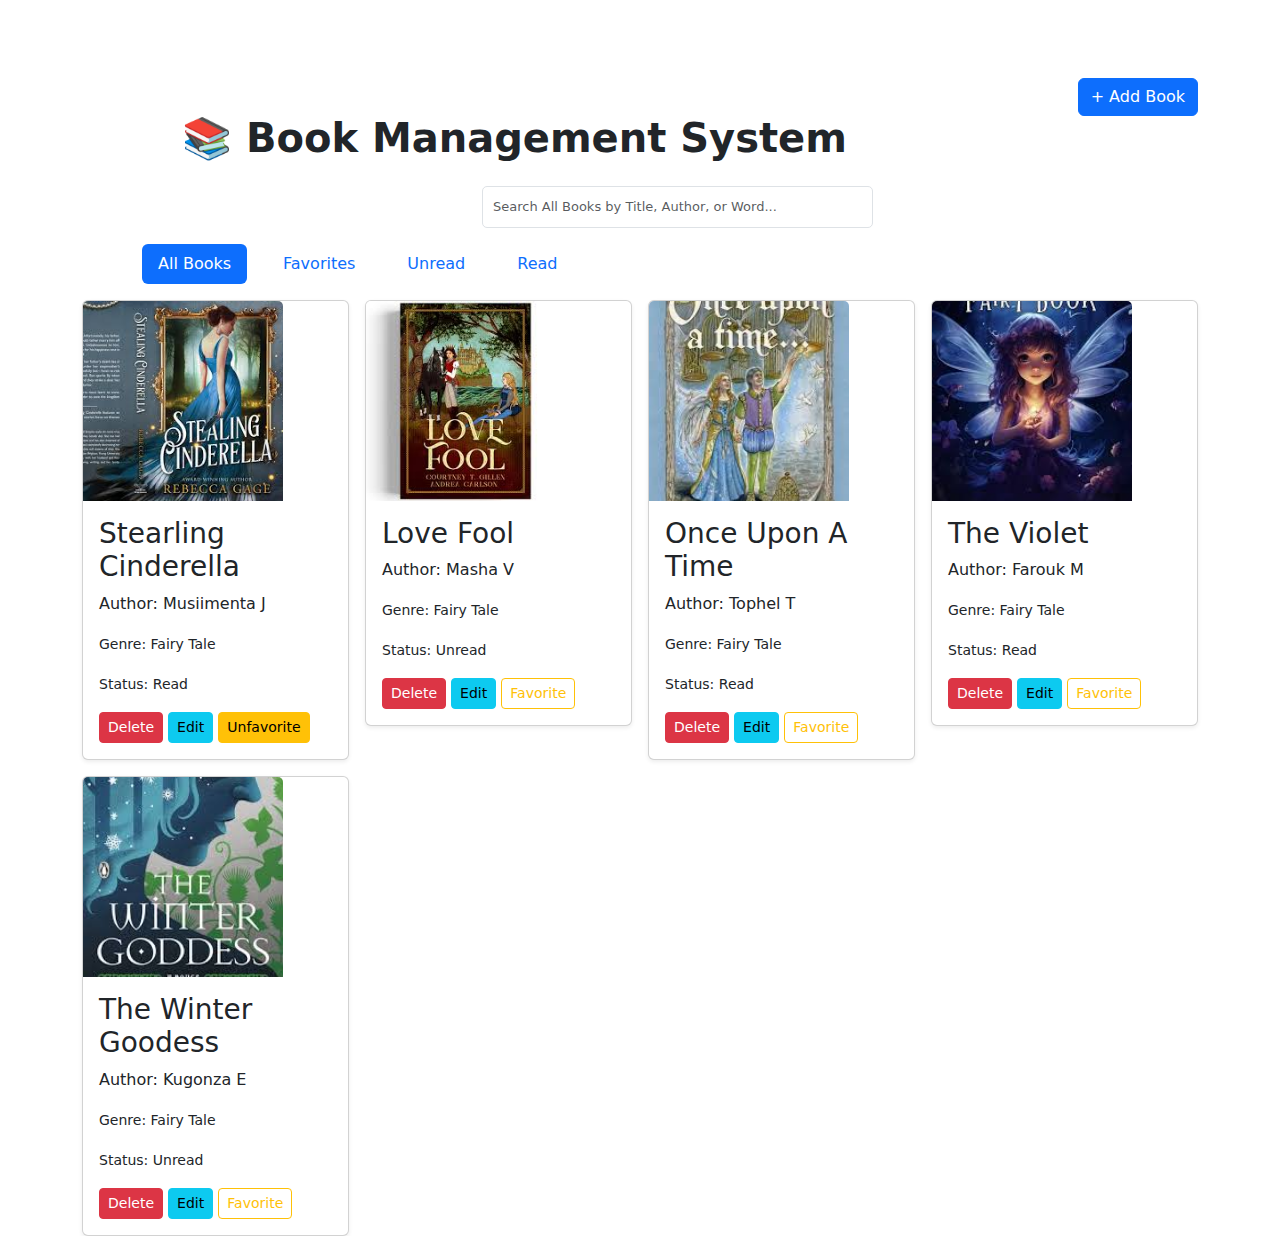
==== PROJECT.JS/index.html @ 8d159582 "project work" ====
<!DOCTYPE html>
<html lang="en">
<head>
    <meta charset="UTF-8">
    <meta name="viewport" content="width=device-width, initial-scale=1.0">
    <title>Book Management App</title>
    <link rel="stylesheet" href="https://cdnjs.cloudflare.com/ajax/libs/bootstrap/5.3.0/css/bootstrap.min.css">
    <link rel="stylesheet" href="./index.css">
</head>
<body>
    <div class="container mt-4">
        <div class="d-flex justify-content-between align-items-center mb-3">
            <h2 class="statement">📚 Book Management System</h2>
            <button class="btn btn-primary">+ Add Book</button>
        </div>

        <!-- Search bar -->
        <input 
            type="text" 
            class="form-control mb-3 searchbar" 
            placeholder="Search All Books by Title, Author, or Word..." 
            onkeyup="searchBooks(this)">

        <!-- Navigation -->
        <div class="nav-box mb-3">
            <nav>
                <ul class="nav nav-pills">
                    <li class="nav-item"><a href="#AllBooks" class="nav-link active">All Books</a></li>
                    <li class="nav-item"><a href="#Favorites" class="nav-link">Favorites</a></li>
                    <li class="nav-item"><a href="#Unread" class="nav-link">Unread</a></li>
                    <li class="nav-item"><a href="#Read" class="nav-link">Read</a></li>
                </ul>
            </nav>
        </div>

        <!-- Book list -->
        <div id="book-list" class="row g-3">
            <!-- Dynamically generated book cards will appear here -->
        </div>
    </div>

    <!-- Delete Modal -->
    <div id="deleteModal" class="modal" tabindex="-1" role="dialog" style="display: none;">
        <div class="modal-dialog" role="document">
            <div class="modal-content">
                <div class="modal-header">
                    <h5 class="modal-title">Confirm Delete</h5>
                    <button id="closeDeleteModal" type="button" class="close" aria-label="Close">
                        <span aria-hidden="true">&times;</span>
                    </button>
                </div>
                <div class="modal-body">
                    <p>Are you sure you want to delete this book?</p>
                </div>
                <div class="modal-footer">
                    <button id="cancelDeleteBtn" type="button" class="btn btn-secondary">Cancel</button>
                    <button id="confirmDeleteBtn" type="button" class="btn btn-danger">Confirm</button>
                </div>
            </div>
        </div>
    </div>

    <!-- Edit Modal -->
    <div id="editModal" class="modal" tabindex="-1" role="dialog" style="display: none;">
        <div class="modal-dialog" role="document">
            <div class="modal-content">
                <div class="modal-header">
                    <h5 class="modal-title">Edit Book</h5>
                    <button id="closeEditModal" type="button" class="close" aria-label="Close">
                        <span aria-hidden="true">&times;</span>
                    </button>
                </div>
                <div class="modal-body">
                    <p>Make your edits below:</p>
                    <input type="text" id="editTitle" class="form-control mb-2" placeholder="Book Title">
                    <input type="text" id="editAuthor" class="form-control mb-2" placeholder="Author Name">
                </div>
                <div class="modal-footer">
                    <button id="cancelEditBtn" type="button" class="btn btn-secondary">Cancel</button>
                    <button id="saveChangesBtn" type="button" class="btn btn-primary">Save Changes</button>
                </div>
            </div>
        </div>
    </div>

    <!-- Bootstrap and Custom Scripts -->
    <script src="https://cdnjs.cloudflare.com/ajax/libs/bootstrap/5.3.0/js/bootstrap.min.js"></script>
    <script src="./index.js"></script>
</body>
</html>
---- PROJECT.JS/index.css ----
.button {
    background-color:rgb(10, 87, 10) ;
    font-weight: bold;
    font-style: normal;
    margin-left: 1000px ;
    border-radius: 40px;
    padding: 5px 10px;
    color: white;
    font-size: medium;
    
}
.searchbar {
    margin-left: 400px;
    width: 35%;
    padding: 10px;  
    font-size: 13px;
    border-radius: 5px;
    
    
}
.statement{
    margin-left: 100px;
    font-size: 40px;
    font-weight: bold;
    margin-top: 90px;
}

nav a:hover{
   
    color: red;
}
nav ul {
    list-style-type: none; ;
    display: flex;
    margin-left: 60px;}

    nav ul li {
    margin-right: 20px; }

    nav ul li a.active:hover{
        color: red;
    }

 nav ul li a.active{
    color: royalblue;
 }

    nav ul li a {
        color: rgb(10, 87, 10);
        text-decoration: none;
        padding: 0px 5px;
        font-size: 16px;
    }
    .book-card img {
        height: 200px;
        object-fit: cover;
        width: 200px;
    }
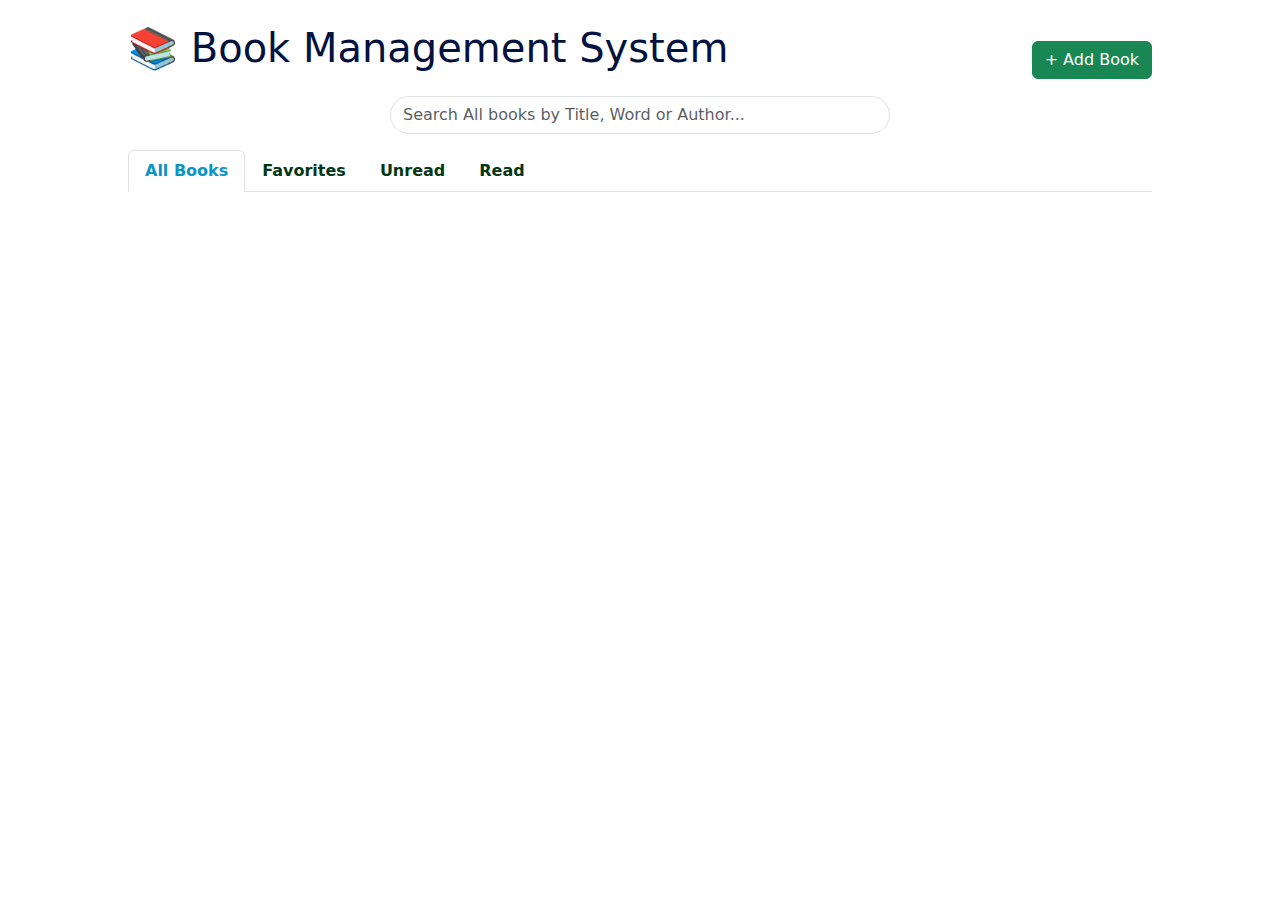
==== commit 898e588b: "project work" ====
--- a/PROJECT.JS/index.html
+++ b/PROJECT.JS/index.html
@@ -1,90 +1,96 @@
 <!DOCTYPE html>
 <html lang="en">
 <head>
-    <meta charset="UTF-8">
-    <meta name="viewport" content="width=device-width, initial-scale=1.0">
-    <title>Book Management App</title>
-    <link rel="stylesheet" href="https://cdnjs.cloudflare.com/ajax/libs/bootstrap/5.3.0/css/bootstrap.min.css">
-    <link rel="stylesheet" href="./index.css">
+  <meta charset="UTF-8">
+  <meta name="viewport" content="width=device-width, initial-scale=1.0">
+  <title>Book Management</title>
+  <link rel="stylesheet" href="https://cdn.jsdelivr.net/npm/bootstrap@5.3.0/dist/css/bootstrap.min.css">
+  <link rel="stylesheet" href="index.css">
 </head>
 <body>
-    <div class="container mt-4">
-        <div class="d-flex justify-content-between align-items-center mb-3">
-            <h2 class="statement">📚 Book Management System</h2>
-            <button class="btn btn-primary">+ Add Book</button>
-        </div>
-
-        <!-- Search bar -->
-        <input 
-            type="text" 
-            class="form-control mb-3 searchbar" 
-            placeholder="Search All Books by Title, Author, or Word..." 
-            onkeyup="searchBooks(this)">
-
-        <!-- Navigation -->
-        <div class="nav-box mb-3">
-            <nav>
-                <ul class="nav nav-pills">
-                    <li class="nav-item"><a href="#AllBooks" class="nav-link active">All Books</a></li>
-                    <li class="nav-item"><a href="#Favorites" class="nav-link">Favorites</a></li>
-                    <li class="nav-item"><a href="#Unread" class="nav-link">Unread</a></li>
-                    <li class="nav-item"><a href="#Read" class="nav-link">Read</a></li>
-                </ul>
-            </nav>
-        </div>
-
-        <!-- Book list -->
-        <div id="book-list" class="row g-3">
-            <!-- Dynamically generated book cards will appear here -->
-        </div>
+  <div class="book-container mt-4">
+    <div class="d-flex justify-content-between align-items-center mb-3">
+      <h1 class="text-center">📚 Book Management System</h1>
+      <!-- Add Book Button-->
+      <button class="btn btn-success mt-3" data-bs-toggle="modal" data-bs-target="#addBookModal">+ Add Book</button>
     </div>
 
-    <!-- Delete Modal -->
-    <div id="deleteModal" class="modal" tabindex="-1" role="dialog" style="display: none;">
-        <div class="modal-dialog" role="document">
-            <div class="modal-content">
-                <div class="modal-header">
-                    <h5 class="modal-title">Confirm Delete</h5>
-                    <button id="closeDeleteModal" type="button" class="close" aria-label="Close">
-                        <span aria-hidden="true">&times;</span>
-                    </button>
-                </div>
-                <div class="modal-body">
-                    <p>Are you sure you want to delete this book?</p>
-                </div>
-                <div class="modal-footer">
-                    <button id="cancelDeleteBtn" type="button" class="btn btn-secondary">Cancel</button>
-                    <button id="confirmDeleteBtn" type="button" class="btn btn-danger">Confirm</button>
-                </div>
-            </div>
-        </div>
+    <!-- Search Input -->
+    <input 
+      type="text" 
+      class="form-control mb-3 search-input" 
+      placeholder="Search All books by Title, Word or Author..." 
+      onkeyup="searchBooks(this)">
+
+    <!-- Book Categories -->
+    <ul class="nav nav-tabs" id="bookTabs">
+      <li><a class="nav-link active" data-bs-toggle="tab" href="#allBooks">All Books</a></li>
+      <li><a class="nav-link" data-bs-toggle="tab" href="#favorites">Favorites</a></li>
+      <li><a class="nav-link" data-bs-toggle="tab" href="#unread">Unread</a></li>
+      <li><a class="nav-link" data-bs-toggle="tab" href="#read">Read</a></li>
+    </ul>
+
+    <!-- Tab Content -->
+    <div class="tab-content mt-3">
+      <div id="allBooks" class="tab-pane fade show active">
+          <div class="row" id="bookList"></div>
+      </div>
+      <div id="favorites" class="tab-pane fade">
+          <div class="row" id="favoriteList"></div>
+      </div>
+      <div id="unread" class="tab-pane fade">
+          <div class="row" id="unreadList"></div>
+      </div>
+      <div id="read" class="tab-pane fade">
+          <div class="row" id="readList"></div>
+      </div>
     </div>
 
-    <!-- Edit Modal -->
-    <div id="editModal" class="modal" tabindex="-1" role="dialog" style="display: none;">
-        <div class="modal-dialog" role="document">
-            <div class="modal-content">
-                <div class="modal-header">
-                    <h5 class="modal-title">Edit Book</h5>
-                    <button id="closeEditModal" type="button" class="close" aria-label="Close">
-                        <span aria-hidden="true">&times;</span>
-                    </button>
-                </div>
-                <div class="modal-body">
-                    <p>Make your edits below:</p>
-                    <input type="text" id="editTitle" class="form-control mb-2" placeholder="Book Title">
-                    <input type="text" id="editAuthor" class="form-control mb-2" placeholder="Author Name">
-                </div>
-                <div class="modal-footer">
-                    <button id="cancelEditBtn" type="button" class="btn btn-secondary">Cancel</button>
-                    <button id="saveChangesBtn" type="button" class="btn btn-primary">Save Changes</button>
-                </div>
-            </div>
-        </div>
+    <!-- Add/Edit Book Modal -->
+    <div class="modal fade" id="addBookModal" tabindex="-1" aria-labelledby="addBookModalLabel" aria-hidden="true">
+      <div class="modal-dialog">
+          <div class="modal-content">
+              <div class="modal-header">
+                  <h5 class="modal-title" id="addBookModalLabel">Add Book</h5>
+                  <button type="button" class="btn-close" data-bs-dismiss="modal" aria-label="Close"></button>
+              </div>
+              <div class="modal-body">
+                  <form id="bookForm">
+                    <input type="hidden" id="bookId">
+              
+                    <div class="mb-2">
+                          <label>Title</label>
+                          <input type="text" id="title" class="form-control" required>
+                      </div>
+                      <div class="mb-2">
+                          <label>Author</label>
+                          <input type="text" id="author" class="form-control" required>
+                      </div>
+                      <div class="mb-2">
+                          <label>Genre</label>
+                          <input type="text" id="genre" class="form-control" required>
+                      </div>
+                      <div class="mb-2">
+                          <label>Status</label>
+                          <select id="status" class="form-control">
+                              <option value="Unread">Unread</option>
+                              <option value="Read">Read</option>
+                          </select>
+                      </div>
+                      <div class="mb-2">
+                          <label>Upload Book Cover Image</label>
+                          <input type="file" id="image" class="form-control">
+                      </div>
+                      <button type="submit" class="btn btn-success">Save</button>
+                  </form>
+              </div>
+          </div>
+      </div>
     </div>
+  </div>
 
-    <!-- Bootstrap and Custom Scripts -->
-    <script src="https://cdnjs.cloudflare.com/ajax/libs/bootstrap/5.3.0/js/bootstrap.min.js"></script>
-    <script src="./index.js"></script>
+  <!-- Bootstrap JS import -->
+  <script src="https://cdn.jsdelivr.net/npm/bootstrap@5.3.0/dist/js/bootstrap.bundle.min.js"></script>
+  <script src="./index.js"></script>
 </body>
 </html>
--- a/PROJECT.JS/index.css
+++ b/PROJECT.JS/index.css
@@ -1,68 +1,45 @@
 
- .button {
-    background-color:rgb(10, 87, 10) ;
+  h1 {
+    color: #03123e;
+  }
+  
+  .container {
+    max-width: 900px;
+  }
+  
+  .nav-tabs .nav-link {
     font-weight: bold;
-    font-style: normal;
-    margin-left: 1000px ;
-    border-radius: 40px;
-    padding: 5px 10px;
-    color: white;
-    font-size: medium;
-    
-}
-.searchbar {
-    margin-left: 400px;
-    width: 35%;
-    padding: 10px;  
-    font-size: 13px;
-    border-radius: 5px;
-    
-    
-}
-.statement{
-    margin-left: 100px;
-    font-size: 40px;
+  }
+  
+  .nav-tabs .nav-link {
+    color: #033612 !important;
     font-weight: bold;
-    margin-top: 90px;
-}
-
-nav a:hover{
-   
-    color: red;
-}
-nav ul {
-    list-style-type: none; ;
-    display: flex;
-    margin-left: 60px;}
-
-    nav ul li {
-    margin-right: 20px; }
-
-    nav ul li a.active:hover{
-        color: red;
-    }
-
- nav ul li a.active{
-    color: royalblue;
- }
-
-    nav ul li a {
-        color: rgb(10, 87, 10);
-        text-decoration: none;
-        padding: 0px 5px;
-        font-size: 16px;
-    }
-    .book-card img {
-        height: 200px;
-        object-fit: cover;
-        width: 200px;
-    }
-
+  }
+  
+  .nav-tabs .nav-link.active {
+    background-color: white !important;
+    color: #0a95c6 !important; 
+  }
+  
+  .nav-tabs .nav-link:hover {
+    color:red !important;
+  }
+  
+  .card img {
+    height: 180px;
+    object-fit: cover;
+  }
+  
+  .search-input {
+    max-width: 500px;
+    margin: auto;
+    display: block;
+    border-radius: 30px;
+  }
+  
+  .book-container {
+    margin: auto;
+    width: 80%;
+  }
  
-
-
-    
-    
-
-   
   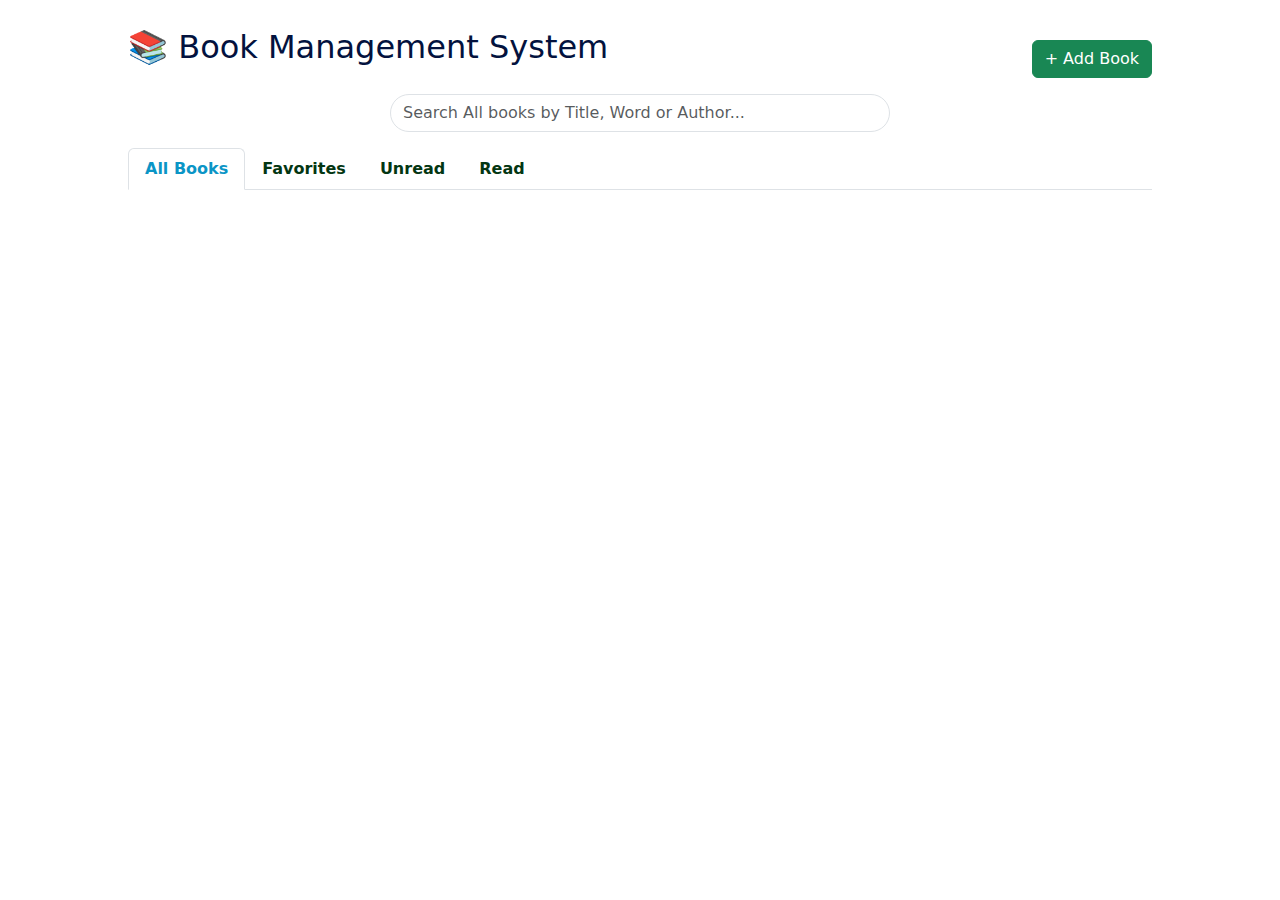
==== commit 193fe774: "project work" ====
--- a/PROJECT.JS/index.html
+++ b/PROJECT.JS/index.html
@@ -10,55 +10,56 @@
 <body>
   <div class="book-container mt-4">
     <div class="d-flex justify-content-between align-items-center mb-3">
-      <h1 class="text-center">📚 Book Management System</h1>
-      <!-- Add Book Button-->
+      <h2 class="text-center">📚 Book Management System</h2>
+      <!-- Add Book-->
       <button class="btn btn-success mt-3" data-bs-toggle="modal" data-bs-target="#addBookModal">+ Add Book</button>
     </div>
+       <!--Search Bar --> 
+      <input 
+        type="text" 
+        class="form-control mb-3 search-input" 
+        placeholder="Search All books by Title, Word or Author..." 
+        onkeyup="searchBooks(this)">
 
-    <!-- Search Input -->
-    <input 
-      type="text" 
-      class="form-control mb-3 search-input" 
-      placeholder="Search All books by Title, Word or Author..." 
-      onkeyup="searchBooks(this)">
+        <!-- Book Categories -->
+        <ul class="nav nav-tabs" id="bookTabs">
+            <li ><a class="nav-link active" data-bs-toggle="tab" href="#allBooks">All Books</a></li>
+            <li ><a class="nav-link" data-bs-toggle="tab" href="#favorites">Favorites</a></li>
+            <li ><a class="nav-link" data-bs-toggle="tab" href="#unread">Unread</a></li>
+            <li ><a class="nav-link" data-bs-toggle="tab" href="#read">Read</a></li>
+        </ul>
 
-    <!-- Book Categories -->
-    <ul class="nav nav-tabs" id="bookTabs">
-      <li><a class="nav-link active" data-bs-toggle="tab" href="#allBooks">All Books</a></li>
-      <li><a class="nav-link" data-bs-toggle="tab" href="#favorites">Favorites</a></li>
-      <li><a class="nav-link" data-bs-toggle="tab" href="#unread">Unread</a></li>
-      <li><a class="nav-link" data-bs-toggle="tab" href="#read">Read</a></li>
-    </ul>
+        <!-- Tab Content -->
+        <div class="tab-content mt-3">
+          <div id="allBooks" class="tab-pane fade show active">
+              <div class="row" id="bookList"></div>
+          </div>
+          <div id="favorites" class="tab-pane fade">
+              <div class="row" id="favoriteList"></div>
+          </div>
+          <div id="unread" class="tab-pane fade">
+              <div class="row" id="unreadList"></div>
+          </div>
+          <div id="read" class="tab-pane fade">
+              <div class="row" id="readList"></div>
+          </div>
+        </div>
 
-    <!-- Tab Content -->
-    <div class="tab-content mt-3">
-      <div id="allBooks" class="tab-pane fade show active">
-          <div class="row" id="bookList"></div>
-      </div>
-      <div id="favorites" class="tab-pane fade">
-          <div class="row" id="favoriteList"></div>
-      </div>
-      <div id="unread" class="tab-pane fade">
-          <div class="row" id="unreadList"></div>
-      </div>
-      <div id="read" class="tab-pane fade">
-          <div class="row" id="readList"></div>
-      </div>
-    </div>
+      
 
-    <!-- Add/Edit Book Modal -->
-    <div class="modal fade" id="addBookModal" tabindex="-1" aria-labelledby="addBookModalLabel" aria-hidden="true">
+      <!-- Add/Edit Book Modal -->
+    <div class="modal fade" id="addBookModal">
       <div class="modal-dialog">
           <div class="modal-content">
               <div class="modal-header">
-                  <h5 class="modal-title" id="addBookModalLabel">Add Book</h5>
-                  <button type="button" class="btn-close" data-bs-dismiss="modal" aria-label="Close"></button>
+                  <h5 class="modal-title">Add Book</h5>
+                  <button type="button" class="btn-close" data-bs-dismiss="modal"></button>
               </div>
               <div class="modal-body">
                   <form id="bookForm">
                     <input type="hidden" id="bookId">
-              
-                    <div class="mb-2">
+                    
+                      <div class="mb-2">
                           <label>Title</label>
                           <input type="text" id="title" class="form-control" required>
                       </div>
@@ -87,10 +88,11 @@
           </div>
       </div>
     </div>
+
   </div>
 
-  <!-- Bootstrap JS import -->
+  <!--Bootstrap JS import-->
   <script src="https://cdn.jsdelivr.net/npm/bootstrap@5.3.0/dist/js/bootstrap.bundle.min.js"></script>
-  <script src="./index.js"></script>
+  <script src="index.js"></script>
 </body>
-</html>
+</html>--- a/PROJECT.JS/index.css
+++ b/PROJECT.JS/index.css
@@ -1,5 +1,5 @@
 
-  h1 {
+  h2 {
     color: #03123e;
   }
   
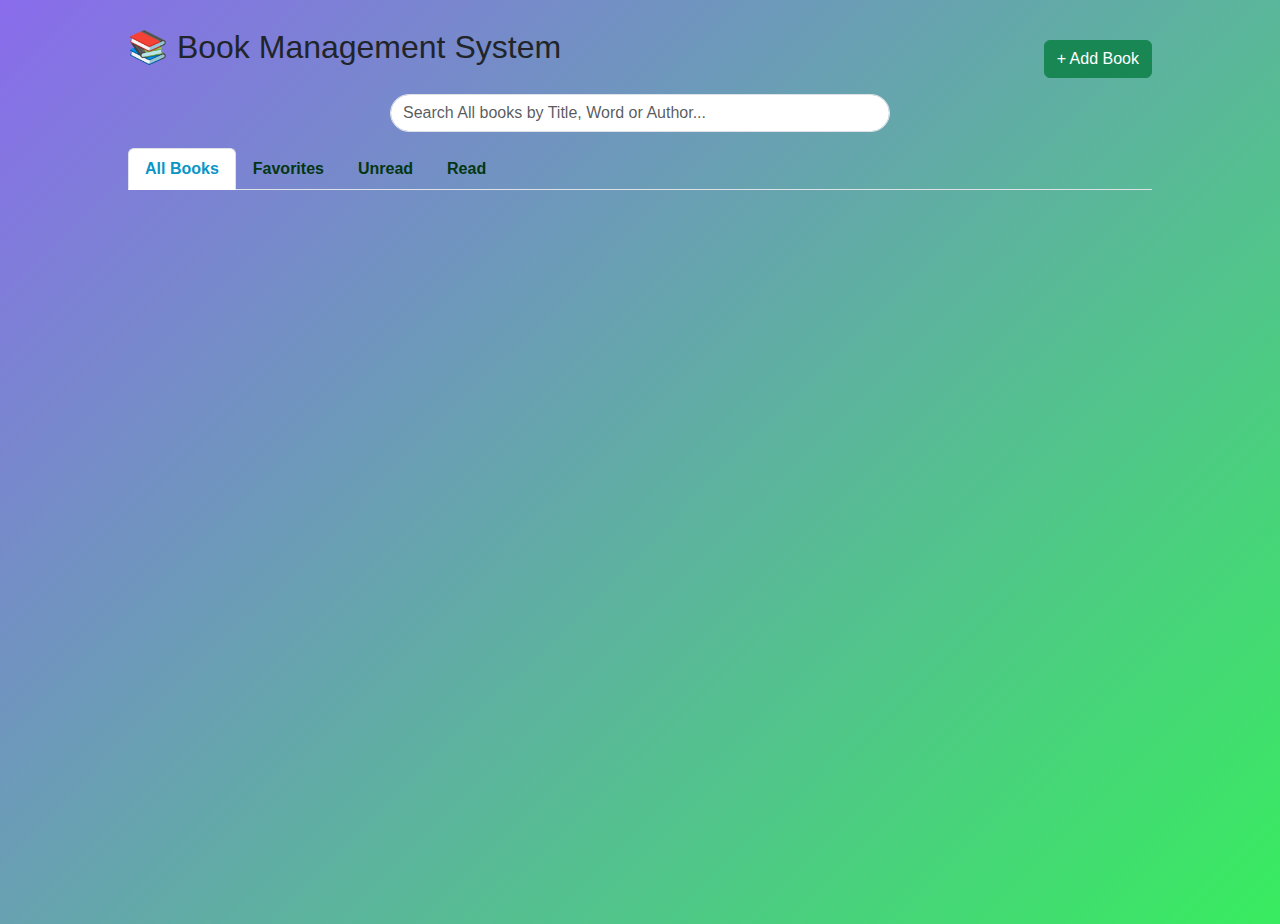
==== commit 3e26573a: "project work" ====
--- a/PROJECT.JS/index.html
+++ b/PROJECT.JS/index.html
@@ -88,10 +88,8 @@
           </div>
       </div>
     </div>
-
-  </div>
-
-  <!--Bootstrap JS import-->
+  
+<!--Bootstrap JS import-->
   <script src="https://cdn.jsdelivr.net/npm/bootstrap@5.3.0/dist/js/bootstrap.bundle.min.js"></script>
   <script src="index.js"></script>
 </body>
--- a/PROJECT.JS/index.css
+++ b/PROJECT.JS/index.css
@@ -1,45 +1,65 @@
+ 
+h1 {
+  color: #03123e;
+}
 
-  h2 {
-    color: #03123e;
-  }
-  
-  .container {
-    max-width: 900px;
-  }
-  
-  .nav-tabs .nav-link {
-    font-weight: bold;
-  }
-  
-  .nav-tabs .nav-link {
-    color: #033612 !important;
-    font-weight: bold;
-  }
-  
-  .nav-tabs .nav-link.active {
-    background-color: white !important;
-    color: #0a95c6 !important; 
-  }
-  
-  .nav-tabs .nav-link:hover {
-    color:red !important;
-  }
-  
-  .card img {
-    height: 180px;
-    object-fit: cover;
-  }
-  
-  .search-input {
-    max-width: 500px;
-    margin: auto;
-    display: block;
-    border-radius: 30px;
-  }
-  
-  .book-container {
-    margin: auto;
-    width: 80%;
-  }
- 
-  +.container {
+  max-width: 900px;
+}
+
+.nav-tabs .nav-link {
+  font-weight: bold;
+}
+
+.nav-tabs .nav-link {
+  color: #033612 !important;
+  font-weight: bold;
+}
+
+.nav-tabs .nav-link.active {
+  background-color: white !important;
+  color: #0a95c6 !important; 
+}
+
+.nav-tabs .nav-link:hover {
+  color:red !important;
+}
+
+.card img {
+  height: 180px;
+  object-fit: cover;
+}
+
+.search-input {
+  max-width: 500px;
+  margin: auto;
+  display: block;
+  border-radius: 30px;
+}
+
+.book-container {
+  margin: auto;
+  width: 80%;
+}
+
+body {
+  margin: 0;
+  padding: 0;
+  font-family: 'Segoe UI', sans-serif;
+  height: 100vh;
+  background: linear-gradient(135deg, #8a6cec, #38ec5f, #ec5a97, #84eedc, #f07a0c);
+  background-size: 400% 400%;
+  animation: gradientShift 10s ease infinite;
+}
+
+@keyframes gradientShift {
+  0% { background-position: 0% 50%; }
+  50% { background-position: 100% 50%; }
+  100% { background-position: 0% 50%; }
+}
+
+h1 {
+  font-size: 3rem;
+  text-shadow: 0 2px 4px rgba(0,0,0,0.6);
+}
+
